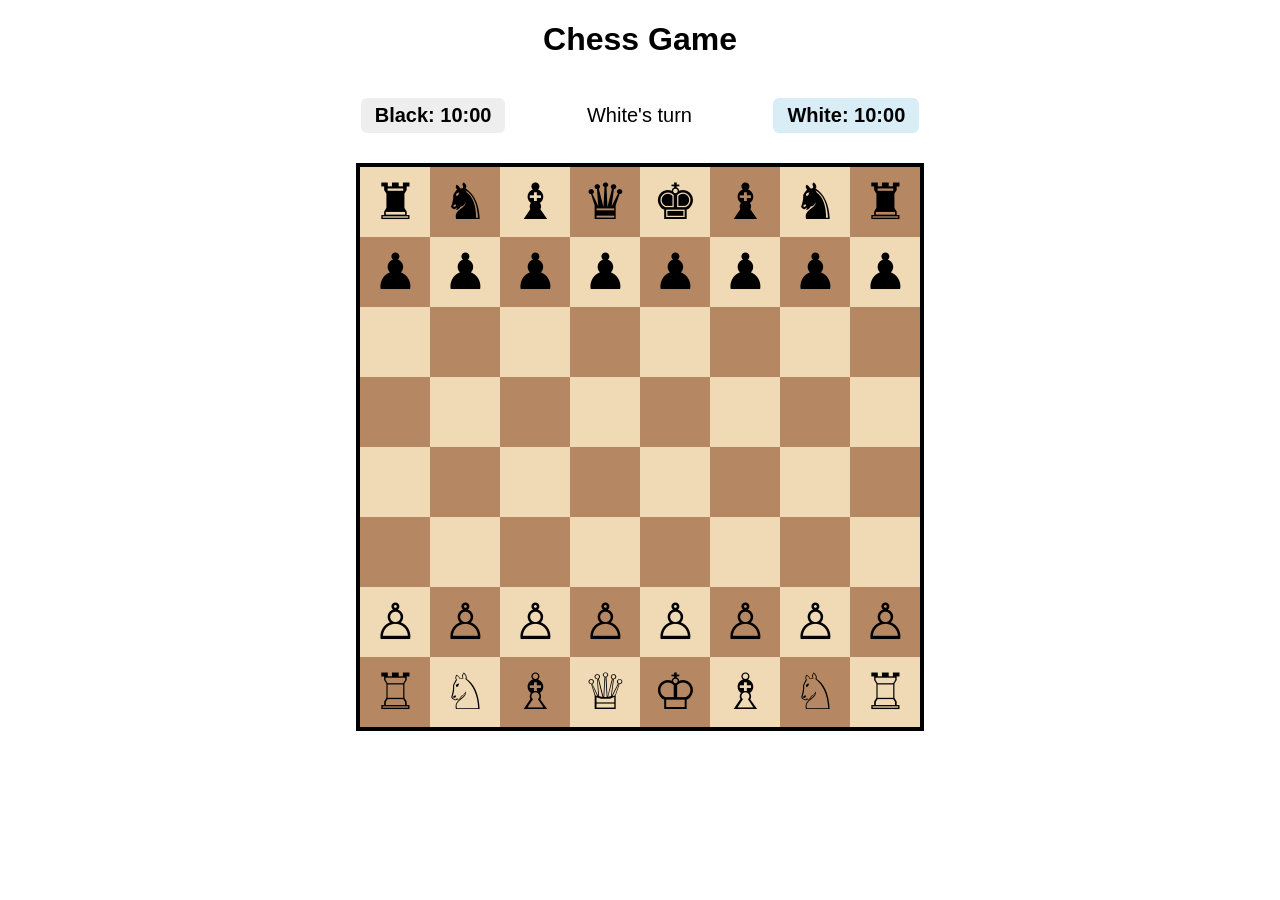
==== Design/index.html @ 1bd4d3ee "Added functionality for the backend" ====
<!DOCTYPE html>
<html lang="en">

<head>
    <meta charset="UTF-8">
    <meta name="viewport" content="width=device-width, initial-scale=1.0">
    <title>Chess Game</title>

    <link rel="stylesheet" href="./style.css">
</head>

<body>

    <h1>Chess Game</h1>

    <div id="account-bar"></div>

    <div class="seat-buttons" id="seat-buttons"></div>

    <div id="game-info">
        <div class="player-clock" id="black-clock">Black: 10:00</div>
        <div id="status">White's turn</div>
        <div class="player-clock" id="white-clock">White: 10:00</div>
    </div>

    <div id="chessboard"></div>

    <script src="app.js"></script>

</body>

</html>
---- Design/style.css ----
body {
    font-family: Arial, sans-serif;
    text-align: center;
}

#chessboard {
    width: 560px;
    height: 560px;

    margin: 30px auto;

    display: grid;
    grid-template-columns: repeat(8, 1fr);
    grid-template-rows: repeat(8, 1fr);

    border: 4px solid black;
}

.square {
    display: flex;
    justify-content: center;
    align-items: center;

    font-size: 50px;
}

.light {
    background-color: #f0d9b5;
}

.dark {
    background-color: #b58863;
}

.square.selected {
    outline: 4px solid #2f80ed;
    outline-offset: -4px;
}

.square.legal-move {
    position: relative;
}

.square.legal-move::after {
    content: "";
    position: absolute;
    width: 18px;
    height: 18px;
    border-radius: 50%;
    background-color: rgba(0, 0, 0, 0.35);
}

.square.in-check {
    outline: 4px solid #eb5757;
    outline-offset: -4px;
}

#game-info {
    display: flex;
    justify-content: center;
    align-items: center;
    gap: 24px;
    margin-top: 10px;
    font-size: 20px;
}

.player-clock {
    font-variant-numeric: tabular-nums;
    font-weight: bold;
    padding: 6px 14px;
    border-radius: 6px;
    background-color: #eee;
}

.player-clock.active {
    background-color: #d9edf7;
}

.player-clock.time-up {
    background-color: #f2dede;
    color: #a94442;
}

#status {
    min-width: 220px;
}

#status.error {
    color: #a94442;
}

#auth-card {
    width: 320px;
    margin: 40px auto;
    padding: 24px;
    border: 1px solid #ccc;
    border-radius: 8px;
    text-align: left;
}

#auth-tabs {
    display: flex;
    gap: 8px;
    margin-bottom: 16px;
}

.auth-tab {
    flex: 1;
    padding: 8px;
    border: 1px solid #ccc;
    background: #eee;
    border-radius: 6px;
    cursor: pointer;
    font-size: 16px;
}

.auth-tab.active {
    background: #2f80ed;
    color: white;
    border-color: #2f80ed;
}

.auth-form {
    display: flex;
    flex-direction: column;
    gap: 6px;
}

.auth-form[hidden] {
    display: none;
}

.auth-form input {
    padding: 8px;
    font-size: 16px;
    margin-bottom: 10px;
}

.auth-form button[type="submit"] {
    padding: 10px;
    font-size: 16px;
    background: #2f80ed;
    color: white;
    border: none;
    border-radius: 6px;
    cursor: pointer;
}

#auth-error {
    color: #a94442;
    min-height: 1.2em;
}

#account-bar {
    display: flex;
    justify-content: center;
    align-items: center;
    gap: 14px;
    font-size: 16px;
    margin-top: 8px;
}

#account-bar a,
#account-bar button {
    font-size: 15px;
}

.seat-buttons {
    display: flex;
    justify-content: center;
    gap: 10px;
    margin-top: 8px;
}

.seat-buttons button {
    padding: 6px 12px;
    font-size: 14px;
    cursor: pointer;
}

.seat-buttons button:disabled {
    cursor: default;
    opacity: 0.6;
}

.player-name {
    font-size: 14px;
    font-weight: normal;
    display: block;
}
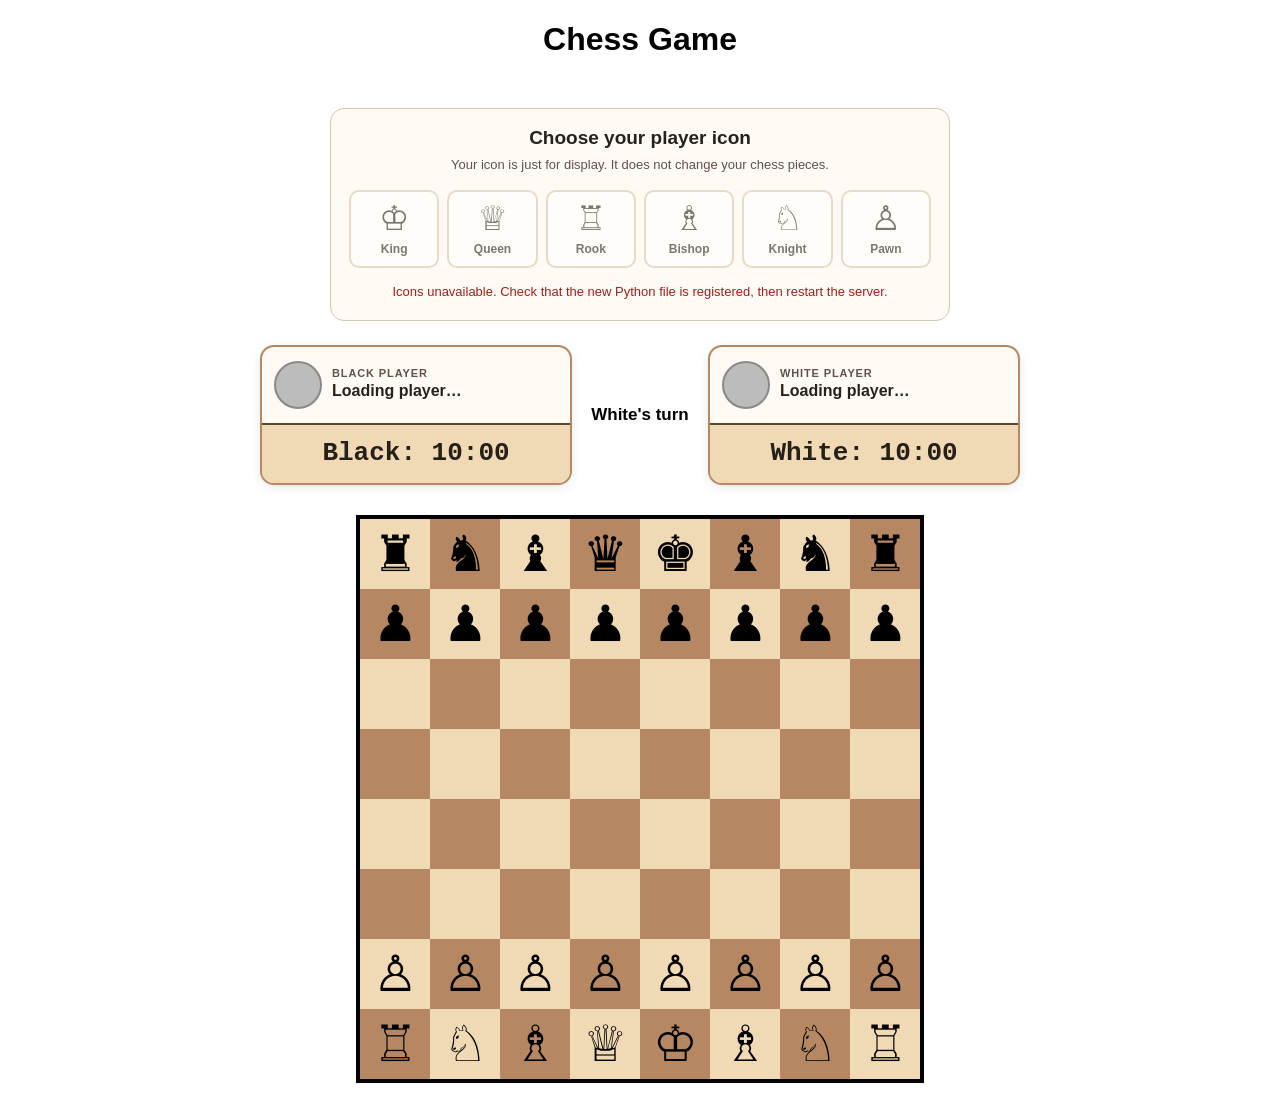
==== commit eb38c9a5: "Update index.html Added references needed for added Icon files" ====
--- a/Design/index.html
+++ b/Design/index.html
@@ -7,6 +7,7 @@
     <title>Chess Game</title>
 
     <link rel="stylesheet" href="./style.css">
+    <link rel="stylesheet" href="./player_icons.css">
 </head>
 
 <body>
@@ -26,7 +27,8 @@
     <div id="chessboard"></div>
 
     <script src="app.js"></script>
+    <script src="player_icons.js"></script>
 
 </body>
 
-</html>+</html>
--- a/Design/style.css
+++ b/Design/style.css
@@ -187,4 +187,222 @@
     font-size: 14px;
     font-weight: normal;
     display: block;
-}+}
+
+/* Chess Login Page */
+
+.auth-page {
+    margin: 0;
+    min-height: 100vh;
+    display: flex;
+    justify-content: center;
+    align-items: center;
+    font-family: Arial, sans-serif;
+    color: #ffffff;
+    background-color: #171c19;
+    background-image:
+        linear-gradient(
+            rgba(15, 20, 16, 0.88),
+            rgba(15, 20, 16, 0.94)
+        ),
+        repeating-conic-gradient(
+            #29372a 0% 25%,
+            #151c17 0% 50%
+        );
+    background-size: auto, 100px 100px;
+}
+
+.auth-container {
+    width: 100%;
+    max-width: 420px;
+    padding: 20px;
+    box-sizing: border-box;
+}
+
+/* Branding */
+
+.auth-page .brand {
+    display: flex;
+    align-items: center;
+    justify-content: center;
+    gap: 12px;
+    margin-bottom: 30px;
+}
+
+.auth-page .brand-icon {
+    font-size: 45px;
+    color: #8fca54;
+}
+
+.auth-page h1 {
+    font-size: 32px;
+    color: #ffffff;
+    margin: 0;
+}
+
+/* Login Card */
+
+.auth-page #auth-card {
+    background: #252b27;
+    padding: 30px;
+    border-radius: 16px;
+    box-shadow: 0 15px 40px rgba(0,0,0,0.35);
+}
+
+/* Login / Signup Tabs */
+
+.auth-page #auth-tabs {
+    display: flex;
+    background: #171c19;
+    padding: 5px;
+    border-radius: 10px;
+    margin-bottom: 28px;
+}
+
+.auth-page .auth-tab {
+    flex: 1;
+    padding: 12px;
+    border: none;
+    border-radius: 8px;
+    background: transparent;
+    color: #b8c0b8;
+    font-size: 15px;
+    font-weight: bold;
+    cursor: pointer;
+    transition: 0.2s;
+}
+
+.auth-page .auth-tab.active {
+    background: #779c45;
+    color: white;
+}
+
+.auth-page .auth-tab:hover:not(.active) {
+    background: #353c36;
+}
+
+/* Heading */
+
+.auth-heading h2 {
+    font-size: 23px;
+    margin-bottom: 8px;
+}
+
+.auth-heading p {
+    color: #aeb7ad;
+    font-size: 14px;
+    margin-bottom: 25px;
+}
+
+/* Forms */
+
+.auth-page .auth-form {
+    display: flex;
+    flex-direction: column;
+}
+
+.auth-page .auth-form[hidden] {
+    display: none;
+}
+
+.auth-page .auth-form label {
+    font-size: 14px;
+    margin-bottom: 8px;
+    color: #dce4d9;
+}
+
+.auth-page .auth-form input {
+    padding: 14px;
+    margin-bottom: 20px;
+    border: 1px solid #424a43;
+    border-radius: 8px;
+    background: #353c36;
+    color: white;
+    font-size: 15px;
+    outline: none;
+    transition: 0.2s;
+}
+
+.auth-page .auth-form input::placeholder {
+    color: #aeb7ad;
+}
+
+.auth-page .auth-form input:focus {
+    border-color: #8fca54;
+    box-shadow: 0 0 0 3px rgba(143,202,84,0.15);
+}
+
+/* Submit Button */
+
+.auth-page .submit-btn {
+    background: #779c45;
+    color: white;
+    border: none;
+    border-radius: 9px;
+    padding: 14px;
+    font-size: 16px;
+    font-weight: bold;
+    cursor: pointer;
+    transition: 0.2s;
+}
+
+.auth-page .submit-btn:hover {
+    background: #8fba55;
+    transform: translateY(-2px);
+}
+
+/* Error Message */
+
+.auth-page #auth-error {
+    color: #ff7777;
+    font-size: 13px;
+    text-align: center;
+    margin-top: 15px;
+}
+
+.auth-page #auth-error:empty {
+    display: none;
+}
+
+/* Footer */
+
+.auth-page .auth-footer {
+    text-align: center;
+    color: #aeb7ad;
+    font-size: 13px;
+    margin-top: 25px;
+}
+
+/* Mobile */
+
+@media (max-width: 480px) {
+    .auth-page #auth-card {
+        padding: 22px;
+    }
+
+    .auth-page h1 {
+        font-size: 27px;
+    }
+}
+
+#game-info { flex-wrap: wrap; gap: 16px; }
+.player-clock {
+    min-width: 165px;
+    padding: 14px 20px;
+    border: 3px solid #554535;
+    border-radius: 12px;
+    background: #f0d9b5;
+    color: #272019;
+    font: bold 28px/1.3 "Courier New", monospace;
+    font-variant-numeric: tabular-nums;
+    box-shadow: 0 3px 7px rgba(0,0,0,.18);
+    transition: background-color .2s, border-color .2s;
+}
+.player-clock.active { background: #d9edf7; border-color: #2f80ed; }
+.player-clock.low-time { color: #8a3900; border-color: #bd6519; }
+.player-clock.time-up { background: #f2dede; color: #a94442; border-color: #a94442; }
+#status { font-weight: 600; }
+@media (max-width: 650px) {
+    #game-info { flex-direction: column; }
+    .player-clock { min-width: 190px; }
+}
--- a/Design/player_icons.css
+++ b/Design/player_icons.css
@@ -0,0 +1,115 @@
+/* Player-avatar add-on: separate from move rules and timer calculations. */
+#game-info.pi-game-info {
+    display: grid;
+    grid-template-columns: minmax(0, 1fr) minmax(100px, auto) minmax(0, 1fr);
+    grid-template-areas: "black status white";
+    align-items: center;
+    gap: 18px;
+    width: min(760px, calc(100% - 24px));
+    margin: 24px auto;
+}
+.pi-seat[data-player-color="black"] { grid-area: black; }
+.pi-seat[data-player-color="white"] { grid-area: white; }
+#game-info.pi-game-info #status { grid-area: status; min-width: 0; font-size: 17px; }
+.pi-seat {
+    box-sizing: border-box;
+    min-width: 0;
+    overflow: hidden;
+    border: 2px solid #b58863;
+    border-radius: 14px;
+    background: #fffaf3;
+    box-shadow: 0 3px 10px rgb(53 37 25 / 10%);
+    color: #26211c;
+    text-align: left;
+}
+.pi-identity { display: flex; align-items: center; gap: 10px; padding: 14px 12px; }
+.pi-avatar {
+    display: inline-flex;
+    flex: 0 0 48px;
+    width: 48px;
+    height: 48px;
+    box-sizing: border-box;
+    align-items: center;
+    justify-content: center;
+    border: 2px solid #766353;
+    border-radius: 50%;
+    font-family: "Segoe UI Symbol", "DejaVu Sans", serif;
+    font-size: 35px;
+    font-weight: normal;
+    line-height: 1;
+}
+.pi-white { background: #fff; color: #242424; }
+.pi-black { background: #303033; color: #fff; }
+.pi-neutral { background: #bcbcbc; border-color: #898989; }
+.pi-description { display: flex; flex-direction: column; gap: 3px; min-width: 0; }
+.pi-side-label { font: bold 11px Arial, sans-serif; text-transform: uppercase; letter-spacing: .08em; color: #625247; }
+.pi-player-name { font: bold 16px Arial, sans-serif; overflow-wrap: anywhere; }
+.pi-player-detail { font: 12px Arial, sans-serif; color: #625247; }
+/* Timer code continues to own this element and its active/low-time/time-up classes. */
+.pi-seat .player-clock {
+    box-sizing: border-box;
+    width: 100%;
+    min-width: 0;
+    margin: 0;
+    padding: 12px 8px;
+    border-radius: 0;
+    border-width: 2px 0 0;
+    box-shadow: none;
+    text-align: center;
+    font-size: 26px;
+}
+.pi-seat .player-clock.active { transform: none; }
+/* Hide duplicates only inside a clock if the earlier simple-icon snippet was added. */
+.pi-seat .player-clock .player-icon,
+.pi-seat .player-clock .player-name { display: none; }
+.pi-seat .player-clock .clock-text { align-items: center; }
+.pi-settings {
+    box-sizing: border-box;
+    width: min(620px, calc(100% - 24px));
+    margin: 20px auto;
+    padding: 18px;
+    border: 1px solid #d8c5af;
+    border-radius: 14px;
+    background: #fffaf3;
+    color: #26211c;
+    text-align: center;
+    font-family: Arial, sans-serif;
+}
+.pi-heading { margin: 0 0 6px; font-size: 19px; }
+.pi-hint { margin: 0 0 16px; color: #625247; font-size: 13px; line-height: 1.5; }
+.pi-options { display: grid; grid-template-columns: repeat(6, minmax(0, 1fr)); gap: 8px; }
+.pi-choice {
+    display: flex;
+    align-items: center;
+    flex-direction: column;
+    gap: 4px;
+    min-width: 0;
+    min-height: 78px;
+    padding: 8px 4px;
+    border: 2px solid #d8c5af;
+    border-radius: 10px;
+    background: #fff;
+    color: #26211c;
+    cursor: pointer;
+    font-family: Arial, sans-serif;
+}
+.pi-choice:hover:not(:disabled) { background: #f0d9b5; border-color: #8c623f; }
+.pi-choice[aria-pressed="true"] { border-color: #2463a5; background: #e5f0ff; box-shadow: inset 0 0 0 1px #2463a5; }
+.pi-choice:focus-visible { outline: 3px solid #2463a5; outline-offset: 3px; }
+.pi-choice:disabled { cursor: default; opacity: .6; }
+.pi-choice-symbol { font: 34px/1.1 "Segoe UI Symbol", "DejaVu Sans", serif; }
+.pi-choice-name { font-size: 12px; font-weight: bold; }
+.pi-message { min-height: 1.5em; margin: 14px 0 0; color: #315d38; font-size: 13px; line-height: 1.5; }
+.pi-message.pi-error { color: #9b2222; }
+@media (max-width: 650px) {
+    #game-info.pi-game-info {
+        grid-template-columns: repeat(2, minmax(0, 1fr));
+        grid-template-areas: "black white" "status status";
+        gap: 12px;
+    }
+    .pi-identity { padding: 12px 8px; gap: 8px; }
+    .pi-avatar { flex-basis: 40px; width: 40px; height: 40px; font-size: 30px; }
+    .pi-player-name { font-size: 14px; }
+    .pi-seat .player-clock { font-size: 22px; }
+    .pi-options { grid-template-columns: repeat(3, minmax(0, 1fr)); }
+}
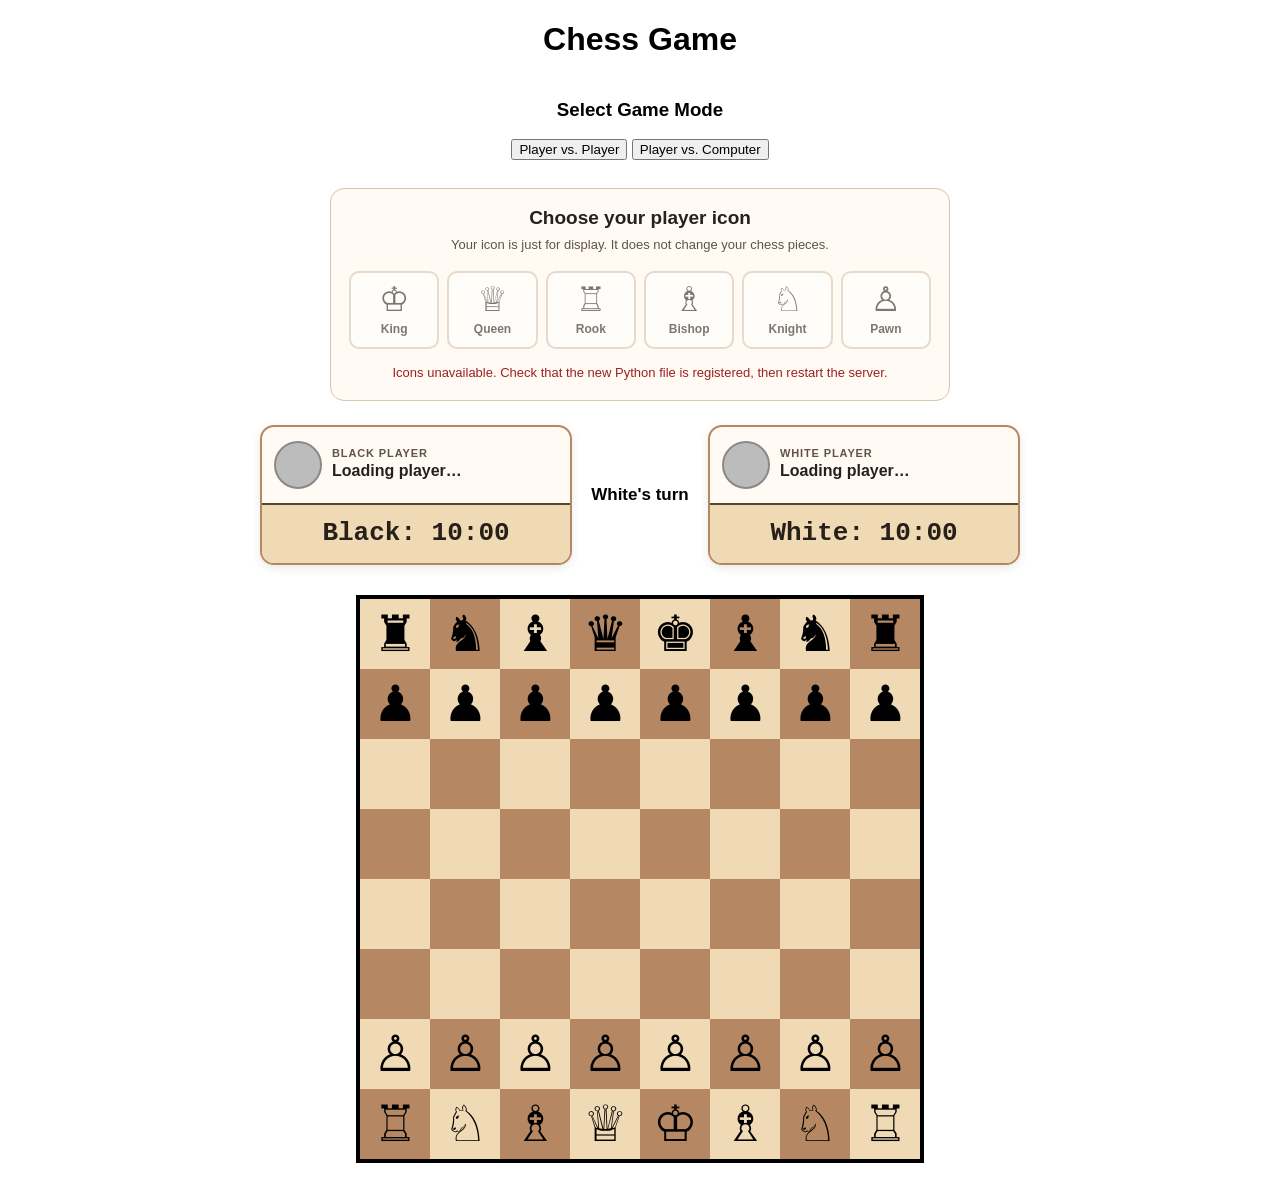
==== commit c71ee50b: "Add game mode selection buttons to index.html" ====
--- a/Design/index.html
+++ b/Design/index.html
@@ -16,6 +16,18 @@
 
     <div id="account-bar"></div>
 
+    <div id="game-mode-selection">
+    <h3>Select Game Mode</h3>
+
+    <button id="pvp-btn" type="button">
+        Player vs. Player
+    </button>
+
+    <button id="pvc-btn" type="button">
+        Player vs. Computer
+    </button>
+</div>
+
     <div class="seat-buttons" id="seat-buttons"></div>
 
     <div id="game-info">
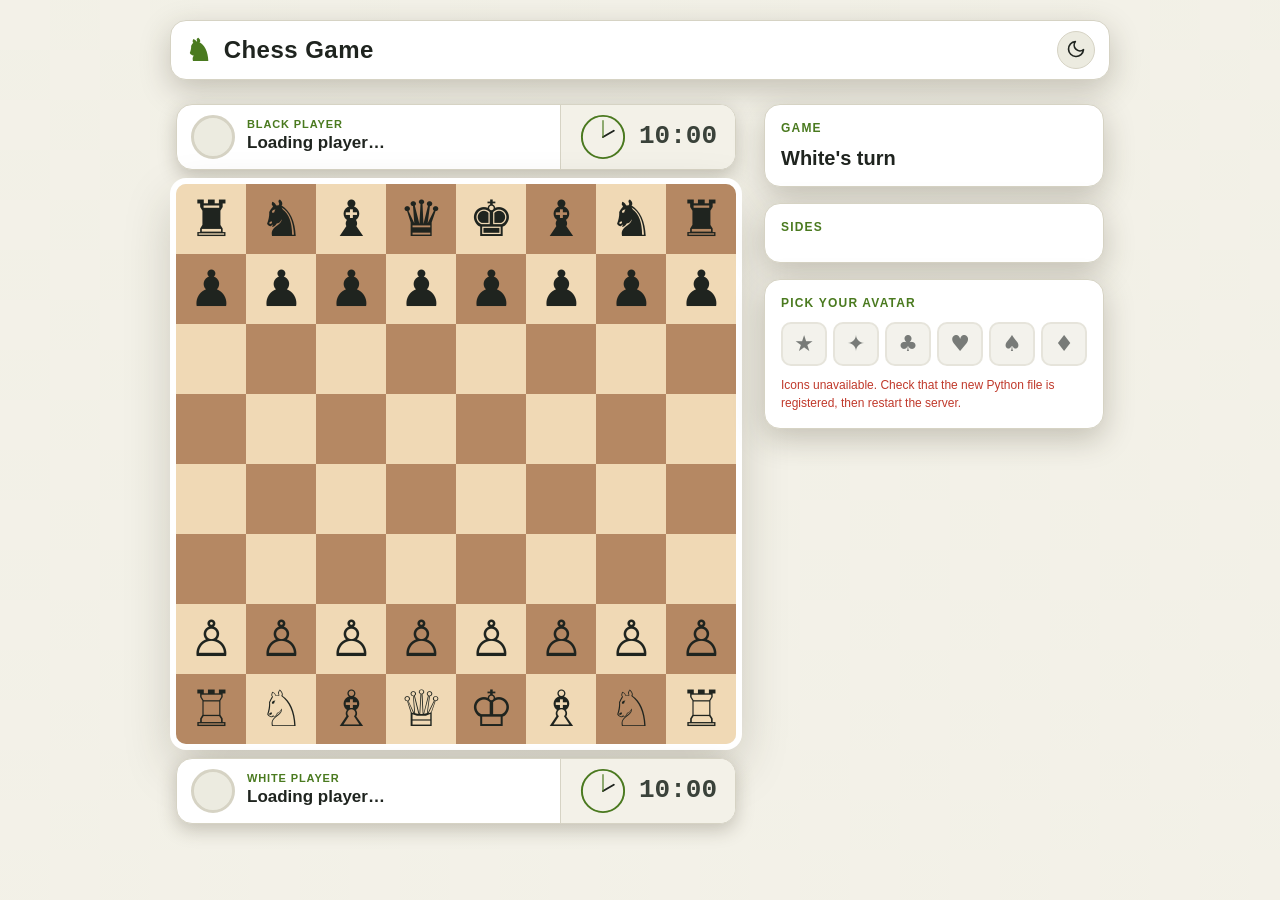
==== commit f3bf0ebc: "Further Improvements" ====
--- a/Design/index.html
+++ b/Design/index.html
@@ -6,37 +6,46 @@
     <meta name="viewport" content="width=device-width, initial-scale=1.0">
     <title>Chess Game</title>
 
+    <script src="theme.js?v=2"></script>
     <link rel="stylesheet" href="./style.css">
     <link rel="stylesheet" href="./player_icons.css">
 </head>
 
-<body>
+<body class="game-page">
 
-    <h1>Chess Game</h1>
+    <header class="topbar">
+        <h1 class="brand"><span class="game-logo">♞</span> Chess Game</h1>
+        <div class="topbar-right">
+            <div id="account-bar"></div>
+            <div id="theme-slot"></div>
+        </div>
+    </header>
 
-    <div id="account-bar"></div>
+    <main class="game-layout">
 
-    <div id="game-mode-selection">
-    <h3>Select Game Mode</h3>
+        <section class="board-col" aria-label="Game board">
+            <div class="player-slot"><div class="player-clock" id="black-clock">10:00</div></div>
+            <div id="chessboard"></div>
+            <div class="player-slot"><div class="player-clock" id="white-clock">10:00</div></div>
+        </section>
 
-    <button id="pvp-btn" type="button">
-        Player vs. Player
-    </button>
+        <aside class="side-col">
+            <section class="panel">
+                <h2 class="panel-title">Game</h2>
+                <div id="status">White's turn</div>
+                <p id="seat-hint" class="seat-hint"></p>
+                <div class="game-actions" id="game-actions"></div>
+            </section>
 
-    <button id="pvc-btn" type="button">
-        Player vs. Computer
-    </button>
-</div>
+            <section class="panel">
+                <h2 class="panel-title">Sides</h2>
+                <div class="seat-buttons" id="seat-buttons"></div>
+            </section>
 
-    <div class="seat-buttons" id="seat-buttons"></div>
+            <section class="panel" id="avatar-slot"></section>
+        </aside>
 
-    <div id="game-info">
-        <div class="player-clock" id="black-clock">Black: 10:00</div>
-        <div id="status">White's turn</div>
-        <div class="player-clock" id="white-clock">White: 10:00</div>
-    </div>
-
-    <div id="chessboard"></div>
+    </main>
 
     <script src="app.js"></script>
     <script src="player_icons.js"></script>
--- a/Design/style.css
+++ b/Design/style.css
@@ -189,200 +189,251 @@
     display: block;
 }
 
-/* Chess Login Page */
+/* Chess Login Page (uses the theme tokens defined further down) */
 
 .auth-page {
     margin: 0;
     min-height: 100vh;
-    display: flex;
-    justify-content: center;
-    align-items: center;
     font-family: Arial, sans-serif;
-    color: #ffffff;
-    background-color: #171c19;
+    color: var(--text);
+    background-color: var(--bg);
     background-image:
-        linear-gradient(
-            rgba(15, 20, 16, 0.88),
-            rgba(15, 20, 16, 0.94)
-        ),
-        repeating-conic-gradient(
-            #29372a 0% 25%,
-            #151c17 0% 50%
-        );
+        linear-gradient(var(--overlay-1), var(--overlay-2)),
+        repeating-conic-gradient(var(--check-1) 0% 25%, var(--check-2) 0% 50%);
     background-size: auto, 100px 100px;
 }
 
+.auth-layout {
+    min-height: 100vh;
+    display: grid;
+    grid-template-columns: minmax(0, 1.1fr) minmax(0, 1fr);
+}
+
+/* Left hero panel */
+
+.auth-hero {
+    display: flex;
+    flex-direction: column;
+    justify-content: center;
+    align-items: center;
+    gap: 28px;
+    padding: 40px;
+}
+
+.hero-board {
+    display: grid;
+    grid-template-columns: repeat(8, 1fr);
+    width: min(380px, 100%);
+    aspect-ratio: 1;
+    border-radius: 12px;
+    overflow: hidden;
+    box-shadow: 0 0 0 8px var(--surface), 0 24px 60px var(--shadow);
+    transform: rotate(-3deg);
+}
+
+.hero-sq {
+    display: flex;
+    align-items: center;
+    justify-content: center;
+    font-size: clamp(18px, 3.2vw, 34px);
+    line-height: 1;
+}
+
+.hero-sq.light { background: var(--square-light); color: #1f241f; }
+.hero-sq.dark { background: var(--square-dark); color: #1f241f; }
+
+.hero-tagline {
+    margin: 0;
+    text-align: center;
+    color: var(--muted);
+    font-size: 17px;
+    line-height: 1.6;
+}
+
+/* Branding */
+
+.auth-page .brand {
+    display: flex;
+    align-items: center;
+    justify-content: center;
+    gap: 12px;
+}
+
+.auth-page .brand-icon { font-size: 46px; line-height: 1; color: var(--accent-text); }
+.auth-page .brand-name { font-size: 32px; font-weight: bold; letter-spacing: .02em; }
+.auth-page .brand-mobile { display: none; margin-bottom: 24px; }
+
+/* Right column + card */
+
 .auth-container {
+    display: flex;
+    flex-direction: column;
+    justify-content: center;
+    align-items: center;
+    padding: 32px 24px;
+    box-sizing: border-box;
+}
+
+.auth-page #auth-card {
     width: 100%;
     max-width: 420px;
-    padding: 20px;
+    margin: 0;
     box-sizing: border-box;
-}
-
-/* Branding */
-
-.auth-page .brand {
-    display: flex;
-    align-items: center;
-    justify-content: center;
-    gap: 12px;
-    margin-bottom: 30px;
-}
-
-.auth-page .brand-icon {
-    font-size: 45px;
-    color: #8fca54;
-}
-
-.auth-page h1 {
-    font-size: 32px;
-    color: #ffffff;
-    margin: 0;
-}
-
-/* Login Card */
-
-.auth-page #auth-card {
-    background: #252b27;
-    padding: 30px;
-    border-radius: 16px;
-    box-shadow: 0 15px 40px rgba(0,0,0,0.35);
-}
-
-/* Login / Signup Tabs */
+    padding: 32px;
+    border: 1px solid var(--border);
+    border-radius: 18px;
+    background: var(--surface);
+    box-shadow: 0 20px 50px var(--shadow);
+    text-align: left;
+}
+
+/* Tabs */
 
 .auth-page #auth-tabs {
     display: flex;
-    background: #171c19;
+    gap: 0;
+    background: var(--bg);
     padding: 5px;
-    border-radius: 10px;
-    margin-bottom: 28px;
+    border-radius: 12px;
+    margin-bottom: 26px;
 }
 
 .auth-page .auth-tab {
     flex: 1;
-    padding: 12px;
+    padding: 11px;
     border: none;
-    border-radius: 8px;
+    border-radius: 9px;
     background: transparent;
-    color: #b8c0b8;
+    color: var(--muted);
     font-size: 15px;
     font-weight: bold;
     cursor: pointer;
-    transition: 0.2s;
-}
-
-.auth-page .auth-tab.active {
-    background: #779c45;
-    color: white;
-}
-
-.auth-page .auth-tab:hover:not(.active) {
-    background: #353c36;
-}
+    transition: background .2s, color .2s;
+}
+
+.auth-page .auth-tab.active { background: var(--accent); color: #fff; }
+.auth-page .auth-tab:hover:not(.active) { background: var(--surface-2); color: var(--text); }
 
 /* Heading */
 
-.auth-heading h2 {
-    font-size: 23px;
+.auth-heading h2 { margin: 0 0 6px; font-size: 24px; }
+.auth-heading p { margin: 0 0 24px; color: var(--muted); font-size: 14px; line-height: 1.5; }
+
+/* Forms */
+
+.auth-page .auth-form { display: flex; flex-direction: column; gap: 0; }
+.auth-page .auth-form[hidden] { display: none; }
+
+.auth-page .auth-form label {
     margin-bottom: 8px;
-}
-
-.auth-heading p {
-    color: #aeb7ad;
     font-size: 14px;
-    margin-bottom: 25px;
-}
-
-/* Forms */
-
-.auth-page .auth-form {
-    display: flex;
-    flex-direction: column;
-}
-
-.auth-page .auth-form[hidden] {
-    display: none;
-}
-
-.auth-page .auth-form label {
-    font-size: 14px;
-    margin-bottom: 8px;
-    color: #dce4d9;
+    font-weight: bold;
+    color: var(--text-soft);
 }
 
 .auth-page .auth-form input {
-    padding: 14px;
-    margin-bottom: 20px;
-    border: 1px solid #424a43;
-    border-radius: 8px;
-    background: #353c36;
-    color: white;
+    width: 100%;
+    box-sizing: border-box;
+    padding: 13px 14px;
+    margin-bottom: 18px;
+    border: 1px solid var(--border);
+    border-radius: 10px;
+    background: var(--surface-2);
+    color: var(--text);
     font-size: 15px;
     outline: none;
-    transition: 0.2s;
-}
-
-.auth-page .auth-form input::placeholder {
-    color: #aeb7ad;
-}
+    transition: border-color .2s, box-shadow .2s;
+}
+
+.auth-page .auth-form input::placeholder { color: var(--muted); }
 
 .auth-page .auth-form input:focus {
-    border-color: #8fca54;
-    box-shadow: 0 0 0 3px rgba(143,202,84,0.15);
-}
-
-/* Submit Button */
-
-.auth-page .submit-btn {
-    background: #779c45;
-    color: white;
+    border-color: var(--accent-text);
+    box-shadow: 0 0 0 3px color-mix(in srgb, var(--accent-text) 25%, transparent);
+}
+
+.password-field { position: relative; }
+.password-field input { padding-right: 64px; }
+
+.auth-page .reveal-btn {
+    position: absolute;
+    top: 6px;
+    right: 6px;
+    padding: 7px 10px;
     border: none;
-    border-radius: 9px;
+    border-radius: 7px;
+    background: transparent;
+    color: var(--muted);
+    font-size: 12px;
+    font-weight: bold;
+    cursor: pointer;
+}
+
+.auth-page .reveal-btn:hover { color: var(--text); background: var(--border); }
+
+/* Submit button (beats the generic .auth-form button[type="submit"] rule) */
+
+.auth-page .auth-form button.submit-btn {
+    margin-top: 4px;
     padding: 14px;
+    border: none;
+    border-radius: 10px;
+    background: var(--accent);
+    color: #fff;
     font-size: 16px;
     font-weight: bold;
     cursor: pointer;
-    transition: 0.2s;
-}
-
-.auth-page .submit-btn:hover {
-    background: #8fba55;
-    transform: translateY(-2px);
-}
-
-/* Error Message */
+    transition: filter .2s, transform .2s;
+}
+
+.auth-page .auth-form button.submit-btn:hover:not(:disabled) { filter: brightness(1.1); transform: translateY(-2px); }
+.auth-page .auth-form button.submit-btn:disabled { opacity: .7; cursor: progress; }
+
+/* Error + footer */
 
 .auth-page #auth-error {
-    color: #ff7777;
+    margin: 16px 0 0;
+    min-height: 0;
+    padding: 10px 12px;
+    border-radius: 8px;
+    background: color-mix(in srgb, var(--error) 15%, transparent);
+    color: var(--error);
     font-size: 13px;
     text-align: center;
-    margin-top: 15px;
-}
-
-.auth-page #auth-error:empty {
-    display: none;
-}
-
-/* Footer */
+}
+
+.auth-page #auth-error:empty { display: none; }
 
 .auth-page .auth-footer {
+    margin: 22px 0 0;
     text-align: center;
-    color: #aeb7ad;
-    font-size: 13px;
-    margin-top: 25px;
-}
+    color: var(--muted);
+    font-size: 14px;
+}
+
+.auth-page .link-btn {
+    padding: 0;
+    border: none;
+    background: none;
+    color: var(--accent-text);
+    font: inherit;
+    font-weight: bold;
+    cursor: pointer;
+}
+
+.auth-page .link-btn:hover { text-decoration: underline; }
 
 /* Mobile */
 
+@media (max-width: 860px) {
+    .auth-layout { grid-template-columns: 1fr; }
+    .auth-hero { display: none; }
+    .auth-page .brand-mobile { display: flex; }
+}
+
 @media (max-width: 480px) {
-    .auth-page #auth-card {
-        padding: 22px;
-    }
-
-    .auth-page h1 {
-        font-size: 27px;
-    }
+    .auth-page #auth-card { padding: 22px; }
+    .auth-page .brand-name { font-size: 27px; }
 }
 
 #game-info { flex-wrap: wrap; gap: 16px; }
@@ -406,3 +457,399 @@
     #game-info { flex-direction: column; }
     .player-clock { min-width: 190px; }
 }
+
+/* ---- Theme tokens: dark is the default, light overrides via [data-theme] ---- */
+
+:root {
+    color-scheme: dark;
+    --bg: #171c19;
+    --surface: #252b27;
+    --surface-2: #353c36;
+    --border: #424a43;
+    --accent: #779c45;
+    --accent-text: #8fca54;
+    --text: #fff;
+    --text-soft: #dce4d9;
+    --muted: #aeb7ad;
+    --error: #ff7777;
+    --selected: #3f5a2a;
+    --avatar-white: #f1f3ee;
+    --avatar-black: #3a413b;
+    --overlay-1: rgba(15, 20, 16, 0.88);
+    --overlay-2: rgba(15, 20, 16, 0.94);
+    --check-1: #29372a;
+    --check-2: #151c17;
+    --shadow: rgba(0, 0, 0, .5);
+    --square-light: #eeeed2;
+    --square-dark: #769656;
+}
+
+:root[data-theme="light"] {
+    color-scheme: light;
+    --bg: #f3f1e8;
+    --surface: #ffffff;
+    --surface-2: #ecebe0;
+    --border: #d6d3c4;
+    --accent: #5d8a2e;
+    --accent-text: #4a7a1f;
+    --text: #1f241f;
+    --text-soft: #3a423a;
+    --muted: #66705f;
+    --error: #c0392b;
+    --selected: #dcebc4;
+    --avatar-white: #f1f3ee;
+    --avatar-black: #3a413b;
+    --overlay-1: rgba(243, 241, 232, 0.9);
+    --overlay-2: rgba(243, 241, 232, 0.96);
+    --check-1: #e7ead8;
+    --check-2: #f3f1e8;
+    --shadow: rgba(60, 50, 30, .25);
+    --square-light: #f0d9b5;
+    --square-dark: #b58863;
+}
+
+.theme-toggle {
+    position: fixed;
+    top: 14px;
+    right: 14px;
+    z-index: 10;
+    width: 42px;
+    height: 42px;
+    padding: 0;
+    border: 1px solid var(--border);
+    border-radius: 50%;
+    background: var(--surface);
+    color: var(--text);
+    font-size: 20px;
+    line-height: 1;
+    cursor: pointer;
+    box-shadow: 0 4px 14px var(--shadow);
+}
+
+.theme-toggle:hover { border-color: var(--accent-text); }
+
+.theme-toggle.in-nav {
+    position: static;
+    width: 38px;
+    height: 38px;
+    font-size: 18px;
+    box-shadow: none;
+    background: var(--surface-2);
+}
+
+/* ---- Game page theme (matches the login page) ---- */
+
+.game-page {
+    margin: 0;
+    min-height: 100vh;
+    padding: 20px 12px 40px;
+    box-sizing: border-box;
+    color: var(--text);
+    background-color: var(--bg);
+    background-image:
+        linear-gradient(var(--overlay-1), var(--overlay-2)),
+        repeating-conic-gradient(var(--check-1) 0% 25%, var(--check-2) 0% 50%);
+    background-size: auto, 100px 100px;
+}
+
+.game-page .topbar {
+    display: flex;
+    align-items: center;
+    justify-content: space-between;
+    gap: 12px;
+    width: min(760px, 100%);
+    margin: 0 auto;
+    padding: 10px 14px;
+    box-sizing: border-box;
+    background: var(--surface);
+    border: 1px solid var(--border);
+    border-radius: 16px;
+    box-shadow: 0 10px 30px var(--shadow);
+}
+
+.game-page .brand {
+    margin: 0;
+    font-size: 24px;
+    letter-spacing: .02em;
+    white-space: nowrap;
+}
+
+.game-page .game-logo {
+    display: inline-block;
+    color: var(--accent-text);
+    margin-right: 4px;
+    font-size: 30px;
+    vertical-align: -3px;
+}
+
+.game-page .topbar-right { display: flex; align-items: center; gap: 12px; }
+
+.game-page #account-bar {
+    margin: 0;
+    padding: 0;
+    gap: 10px;
+    background: none;
+    border-radius: 0;
+    font-size: 15px;
+}
+
+.game-page #account-bar a { color: var(--accent-text); }
+
+.game-page .user-chip {
+    display: inline-flex;
+    align-items: center;
+    gap: 8px;
+    padding: 4px 12px 4px 4px;
+    border-radius: 999px;
+    background: var(--surface-2);
+    font-weight: bold;
+}
+
+.game-page .user-initial {
+    display: inline-flex;
+    align-items: center;
+    justify-content: center;
+    width: 28px;
+    height: 28px;
+    border-radius: 50%;
+    background: var(--accent);
+    color: #fff;
+    font-size: 14px;
+}
+
+.game-page #account-bar button {
+    font-family: inherit;
+    font-size: 14px;
+    padding: 7px 12px;
+    border: 1px solid var(--border);
+    border-radius: 8px;
+    background: transparent;
+    color: var(--text-soft);
+    font-weight: bold;
+    cursor: pointer;
+    transition: background .2s, color .2s;
+}
+
+.game-page #account-bar button:hover {
+    background: var(--accent);
+    border-color: var(--accent);
+    color: #fff;
+}
+
+.game-page .seat-hint {
+    margin: 0 0 12px;
+    min-height: 1.4em;
+    color: var(--muted);
+    font-size: 15px;
+}
+
+.game-page .seat-buttons {
+    display: grid;
+    grid-template-columns: 1fr 1fr;
+    gap: 12px;
+    margin: 0;
+}
+
+.game-page .seat-card {
+    display: flex;
+    align-items: center;
+    gap: 14px;
+    padding: 14px 16px;
+    text-align: left;
+    font-family: inherit;
+    color: var(--text);
+    background: var(--surface);
+    border: 2px solid var(--border);
+    border-radius: 14px;
+    cursor: pointer;
+    transition: border-color .2s, transform .2s, box-shadow .2s;
+}
+
+.game-page .seat-card:hover:not(:disabled) {
+    border-color: var(--accent-text);
+    transform: translateY(-2px);
+    box-shadow: 0 8px 20px var(--shadow);
+}
+
+.game-page .seat-card:disabled { cursor: default; opacity: 1; }
+.game-page .seat-card.seat-taken { opacity: .6; }
+.game-page .seat-card.seat-mine { border-color: var(--accent-text); background: var(--selected); }
+
+.game-page .seat-disc {
+    flex: 0 0 34px;
+    width: 34px;
+    height: 34px;
+    border-radius: 50%;
+    border: 3px solid var(--border);
+}
+
+.game-page .disc-white { background: #f1f3ee; }
+.game-page .disc-black { background: #2b2f2c; border-color: #6b736c; }
+
+.game-page .seat-text { display: flex; flex-direction: column; gap: 2px; min-width: 0; }
+.game-page .seat-text strong { font-size: 16px; text-transform: capitalize; }
+.game-page .seat-text small { font-size: 13px; color: var(--muted); }
+
+.game-page .game-actions { display: flex; justify-content: center; margin-top: 14px; }
+.game-page .game-actions:empty { display: none; }
+
+.game-page .action-btn {
+    padding: 10px 22px;
+    border-radius: 10px;
+    border: 2px solid var(--border);
+    background: transparent;
+    color: var(--text-soft);
+    font: bold 15px Arial, sans-serif;
+    cursor: pointer;
+    transition: background .2s, border-color .2s, color .2s;
+}
+
+.game-page .action-danger:hover { background: var(--error); border-color: var(--error); color: #fff; }
+.game-page .action-primary { background: var(--accent); border-color: var(--accent); color: #fff; }
+.game-page .action-primary:hover { filter: brightness(1.1); }
+
+@media (max-width: 520px) {
+    .game-page .seat-buttons { grid-template-columns: 1fr; }
+    .game-page .user-name { display: none; }
+    .game-page .user-chip { padding-right: 4px; }
+}
+
+.game-page #game-info { color: var(--text); }
+
+.game-page #status {
+    font-size: 17px;
+    font-weight: bold;
+    padding: 10px 16px;
+    border-radius: 999px;
+    background: var(--surface);
+    color: var(--text-soft);
+}
+
+.game-page #status.error { color: var(--error); }
+
+.game-page #chessboard {
+    width: 100%;
+    aspect-ratio: 1;
+    margin: 0;
+    border: none;
+    border-radius: 10px;
+    overflow: hidden;
+    box-shadow: 0 0 0 6px var(--surface), 0 20px 50px var(--shadow);
+}
+
+.game-page .square {
+    font-size: min(50px, 8.5vw);
+    line-height: 1;
+    cursor: pointer;
+}
+
+.game-page .square.light { background-color: var(--square-light); }
+.game-page .square.dark { background-color: var(--square-dark); }
+.game-page .square.selected { outline-color: #f6e05e; }
+.game-page .square.legal-move::after { background-color: rgba(20, 40, 10, 0.35); }
+
+/* ---- Game layout: board column + sidebar ---- */
+
+.game-page .topbar { width: min(940px, 100%); }
+
+.game-page .game-layout {
+    display: grid;
+    grid-template-columns: minmax(0, 560px) 340px;
+    justify-content: center;
+    align-items: start;
+    gap: 28px;
+    width: min(940px, 100%);
+    margin: 24px auto 0;
+}
+
+.game-page .board-col { display: flex; flex-direction: column; gap: 14px; min-width: 0; }
+.game-page .player-slot { min-width: 0; }
+.game-page .side-col { display: flex; flex-direction: column; gap: 16px; min-width: 0; text-align: left; }
+
+.game-page .panel {
+    padding: 16px;
+    background: var(--surface);
+    border: 1px solid var(--border);
+    border-radius: 16px;
+    box-shadow: 0 10px 30px var(--shadow);
+}
+
+.game-page .panel:empty { display: none; }
+
+.game-page .panel-title {
+    margin: 0 0 12px;
+    font-size: 12px;
+    letter-spacing: .1em;
+    text-transform: uppercase;
+    color: var(--accent-text);
+}
+
+.game-page #status {
+    padding: 0;
+    border-radius: 0;
+    background: none;
+    min-width: 0;
+    font-size: 20px;
+    text-align: left;
+    color: var(--text);
+}
+
+.game-page .seat-hint { margin: 8px 0 0; min-height: 0; font-size: 14px; line-height: 1.5; }
+.game-page .seat-hint:empty { display: none; }
+
+.game-page .game-actions { justify-content: stretch; margin-top: 14px; }
+.game-page .game-actions .action-btn { width: 100%; }
+
+.game-page .seat-buttons { grid-template-columns: 1fr; gap: 10px; }
+.game-page .seat-card { padding: 10px 12px; border-radius: 12px; }
+.game-page .seat-card:hover:not(:disabled) { transform: none; }
+.game-page .seat-card.seat-open { border-style: dashed; }
+
+/* Avatar picker: compact, tooltips replace the text labels */
+.game-page .pi-settings {
+    width: auto;
+    margin: 0;
+    padding: 0;
+    border: none;
+    background: none;
+    text-align: left;
+}
+
+.game-page .pi-heading {
+    margin: 0 0 12px;
+    font-size: 12px;
+    letter-spacing: .1em;
+    text-transform: uppercase;
+    color: var(--accent-text);
+}
+
+.game-page .pi-hint,
+.game-page .pi-choice-name { display: none; }
+
+.game-page .pi-options { grid-template-columns: repeat(6, 1fr); gap: 6px; }
+.game-page .pi-choice { min-height: 0; padding: 8px 0; border-radius: 10px; }
+.game-page .pi-choice-symbol { font-size: 22px; }
+.game-page .pi-message { margin: 10px 0 0; min-height: 0; font-size: 12px; }
+.game-page .pi-message:empty { display: none; }
+
+/* Player cards sit right above and below the board: avatar + name, clock at the end */
+.game-page .pi-seat { display: flex; align-items: stretch; box-shadow: 0 6px 18px var(--shadow); }
+.game-page .pi-seat .pi-identity { flex: 1; min-width: 0; padding: 10px 14px; }
+.game-page .pi-avatar { flex-basis: 44px; width: 44px; height: 44px; font-size: 24px; }
+
+.game-page .pi-seat .player-clock {
+    display: flex;
+    align-items: center;
+    justify-content: center;
+    width: auto;
+    min-width: 112px;
+    padding: 0 18px;
+    border-top: none;
+    border-left: 1px solid var(--border);
+    font-size: 26px;
+}
+
+@media (max-width: 900px) {
+    .game-page .game-layout { grid-template-columns: minmax(0, 560px); }
+    .game-page .side-col { order: -1; }
+}
--- a/Design/player_icons.css
+++ b/Design/player_icons.css
@@ -10,41 +10,40 @@
 }
 .pi-seat[data-player-color="black"] { grid-area: black; }
 .pi-seat[data-player-color="white"] { grid-area: white; }
-#game-info.pi-game-info #status { grid-area: status; min-width: 0; font-size: 17px; }
+#game-info.pi-game-info #status { grid-area: status; min-width: 0; }
 .pi-seat {
     box-sizing: border-box;
     min-width: 0;
     overflow: hidden;
-    border: 2px solid #b58863;
-    border-radius: 14px;
-    background: #fffaf3;
-    box-shadow: 0 3px 10px rgb(53 37 25 / 10%);
-    color: #26211c;
+    border: 1px solid var(--border);
+    border-radius: 16px;
+    background: var(--surface);
+    box-shadow: 0 10px 30px var(--shadow);
+    color: var(--text);
     text-align: left;
 }
-.pi-identity { display: flex; align-items: center; gap: 10px; padding: 14px 12px; }
+.pi-identity { display: flex; align-items: center; gap: 12px; padding: 14px 14px; }
 .pi-avatar {
     display: inline-flex;
-    flex: 0 0 48px;
-    width: 48px;
-    height: 48px;
+    flex: 0 0 52px;
+    width: 52px;
+    height: 52px;
     box-sizing: border-box;
     align-items: center;
     justify-content: center;
-    border: 2px solid #766353;
+    border: 3px solid var(--border);
     border-radius: 50%;
-    font-family: "Segoe UI Symbol", "DejaVu Sans", serif;
-    font-size: 35px;
-    font-weight: normal;
+    font-family: "Apple Symbols", "Segoe UI Symbol", "DejaVu Sans", sans-serif;
+    font-size: 28px;
     line-height: 1;
 }
-.pi-white { background: #fff; color: #242424; }
-.pi-black { background: #303033; color: #fff; }
-.pi-neutral { background: #bcbcbc; border-color: #898989; }
+.pi-white { background: var(--avatar-white); border-color: var(--border); color: #242424; }
+.pi-black { background: var(--avatar-black); border-color: var(--accent-text); color: #fff; }
+.pi-neutral { background: var(--surface-2); border-color: var(--border); }
 .pi-description { display: flex; flex-direction: column; gap: 3px; min-width: 0; }
-.pi-side-label { font: bold 11px Arial, sans-serif; text-transform: uppercase; letter-spacing: .08em; color: #625247; }
-.pi-player-name { font: bold 16px Arial, sans-serif; overflow-wrap: anywhere; }
-.pi-player-detail { font: 12px Arial, sans-serif; color: #625247; }
+.pi-side-label { font: bold 11px Arial, sans-serif; text-transform: uppercase; letter-spacing: .08em; color: var(--accent-text); }
+.pi-player-name { font: bold 17px Arial, sans-serif; overflow-wrap: anywhere; }
+.pi-player-detail { font: 12px Arial, sans-serif; color: var(--muted); }
 /* Timer code continues to own this element and its active/low-time/time-up classes. */
 .pi-seat .player-clock {
     box-sizing: border-box;
@@ -52,31 +51,35 @@
     min-width: 0;
     margin: 0;
     padding: 12px 8px;
+    border: none;
+    border-top: 1px solid var(--border);
     border-radius: 0;
-    border-width: 2px 0 0;
+    background: var(--bg);
+    color: var(--text-soft);
     box-shadow: none;
     text-align: center;
-    font-size: 26px;
+    font-size: 28px;
 }
-.pi-seat .player-clock.active { transform: none; }
-/* Hide duplicates only inside a clock if the earlier simple-icon snippet was added. */
+.pi-seat .player-clock.active { background: var(--accent); color: #fff; transform: none; }
+.pi-seat .player-clock.low-time { color: #d98a1f; }
+.pi-seat .player-clock.time-up { background: var(--error); color: #fff; }
 .pi-seat .player-clock .player-icon,
 .pi-seat .player-clock .player-name { display: none; }
 .pi-seat .player-clock .clock-text { align-items: center; }
 .pi-settings {
     box-sizing: border-box;
     width: min(620px, calc(100% - 24px));
-    margin: 20px auto;
+    margin: 20px auto 0;
     padding: 18px;
-    border: 1px solid #d8c5af;
-    border-radius: 14px;
-    background: #fffaf3;
-    color: #26211c;
+    border: 1px solid var(--border);
+    border-radius: 16px;
+    background: var(--surface);
+    color: var(--text);
     text-align: center;
     font-family: Arial, sans-serif;
 }
 .pi-heading { margin: 0 0 6px; font-size: 19px; }
-.pi-hint { margin: 0 0 16px; color: #625247; font-size: 13px; line-height: 1.5; }
+.pi-hint { margin: 0 0 16px; color: var(--muted); font-size: 13px; line-height: 1.5; }
 .pi-options { display: grid; grid-template-columns: repeat(6, minmax(0, 1fr)); gap: 8px; }
 .pi-choice {
     display: flex;
@@ -84,23 +87,22 @@
     flex-direction: column;
     gap: 4px;
     min-width: 0;
-    min-height: 78px;
-    padding: 8px 4px;
-    border: 2px solid #d8c5af;
-    border-radius: 10px;
-    background: #fff;
-    color: #26211c;
+    padding: 10px 4px;
+    border: 2px solid var(--border);
+    border-radius: 12px;
+    background: var(--surface-2);
+    color: var(--text);
     cursor: pointer;
     font-family: Arial, sans-serif;
 }
-.pi-choice:hover:not(:disabled) { background: #f0d9b5; border-color: #8c623f; }
-.pi-choice[aria-pressed="true"] { border-color: #2463a5; background: #e5f0ff; box-shadow: inset 0 0 0 1px #2463a5; }
-.pi-choice:focus-visible { outline: 3px solid #2463a5; outline-offset: 3px; }
+.pi-choice:hover:not(:disabled) { background: var(--border); border-color: var(--accent-text); }
+.pi-choice[aria-pressed="true"] { border-color: var(--accent-text); background: var(--selected); }
+.pi-choice:focus-visible { outline: 3px solid var(--accent-text); outline-offset: 3px; }
 .pi-choice:disabled { cursor: default; opacity: .6; }
-.pi-choice-symbol { font: 34px/1.1 "Segoe UI Symbol", "DejaVu Sans", serif; }
+.pi-choice-symbol { font: 30px/1.1 "Apple Symbols", "Segoe UI Symbol", "DejaVu Sans", sans-serif; }
 .pi-choice-name { font-size: 12px; font-weight: bold; }
-.pi-message { min-height: 1.5em; margin: 14px 0 0; color: #315d38; font-size: 13px; line-height: 1.5; }
-.pi-message.pi-error { color: #9b2222; }
+.pi-message { min-height: 1.5em; margin: 14px 0 0; color: var(--accent-text); font-size: 13px; line-height: 1.5; }
+.pi-message.pi-error { color: var(--error); }
 @media (max-width: 650px) {
     #game-info.pi-game-info {
         grid-template-columns: repeat(2, minmax(0, 1fr));
@@ -108,8 +110,27 @@
         gap: 12px;
     }
     .pi-identity { padding: 12px 8px; gap: 8px; }
-    .pi-avatar { flex-basis: 40px; width: 40px; height: 40px; font-size: 30px; }
+    .pi-avatar { flex-basis: 40px; width: 40px; height: 40px; font-size: 22px; }
     .pi-player-name { font-size: 14px; }
     .pi-seat .player-clock { font-size: 22px; }
     .pi-options { grid-template-columns: repeat(3, minmax(0, 1fr)); }
 }
+
+/* Minimal analog clock drawn by app.js inside each .player-clock: flat lines, no face or ticks */
+.analog-clock { flex: 0 0 48px; width: 48px; height: 48px; }
+.clock-ring-track { fill: none; stroke: var(--border); stroke-width: 4; }
+.clock-ring { fill: none; stroke: var(--accent-text); stroke-width: 4; stroke-linecap: round; transition: stroke .3s; }
+.clock-minute { stroke: var(--text); stroke-width: 4; stroke-linecap: round; }
+.clock-second { stroke: var(--accent-text); stroke-width: 2.5; stroke-linecap: round; }
+.low-time .clock-ring, .low-time .clock-second { stroke: #d98a1f; }
+.time-up .clock-ring, .time-up .clock-second { stroke: var(--error); }
+.pi-seat .player-clock.active .clock-ring,
+.pi-seat .player-clock.active .clock-minute,
+.pi-seat .player-clock.active .clock-second { stroke: #fff; }
+.pi-seat .player-clock.active .clock-ring-track { stroke: color-mix(in srgb, #fff 30%, transparent); }
+.game-page .pi-seat .player-clock { gap: 12px; min-width: 170px; }
+.clock-digital { font-variant-numeric: tabular-nums; }
+@media (max-width: 650px) {
+    .analog-clock { flex-basis: 40px; width: 40px; height: 40px; }
+    .game-page .pi-seat .player-clock { min-width: 130px; gap: 8px; }
+}
